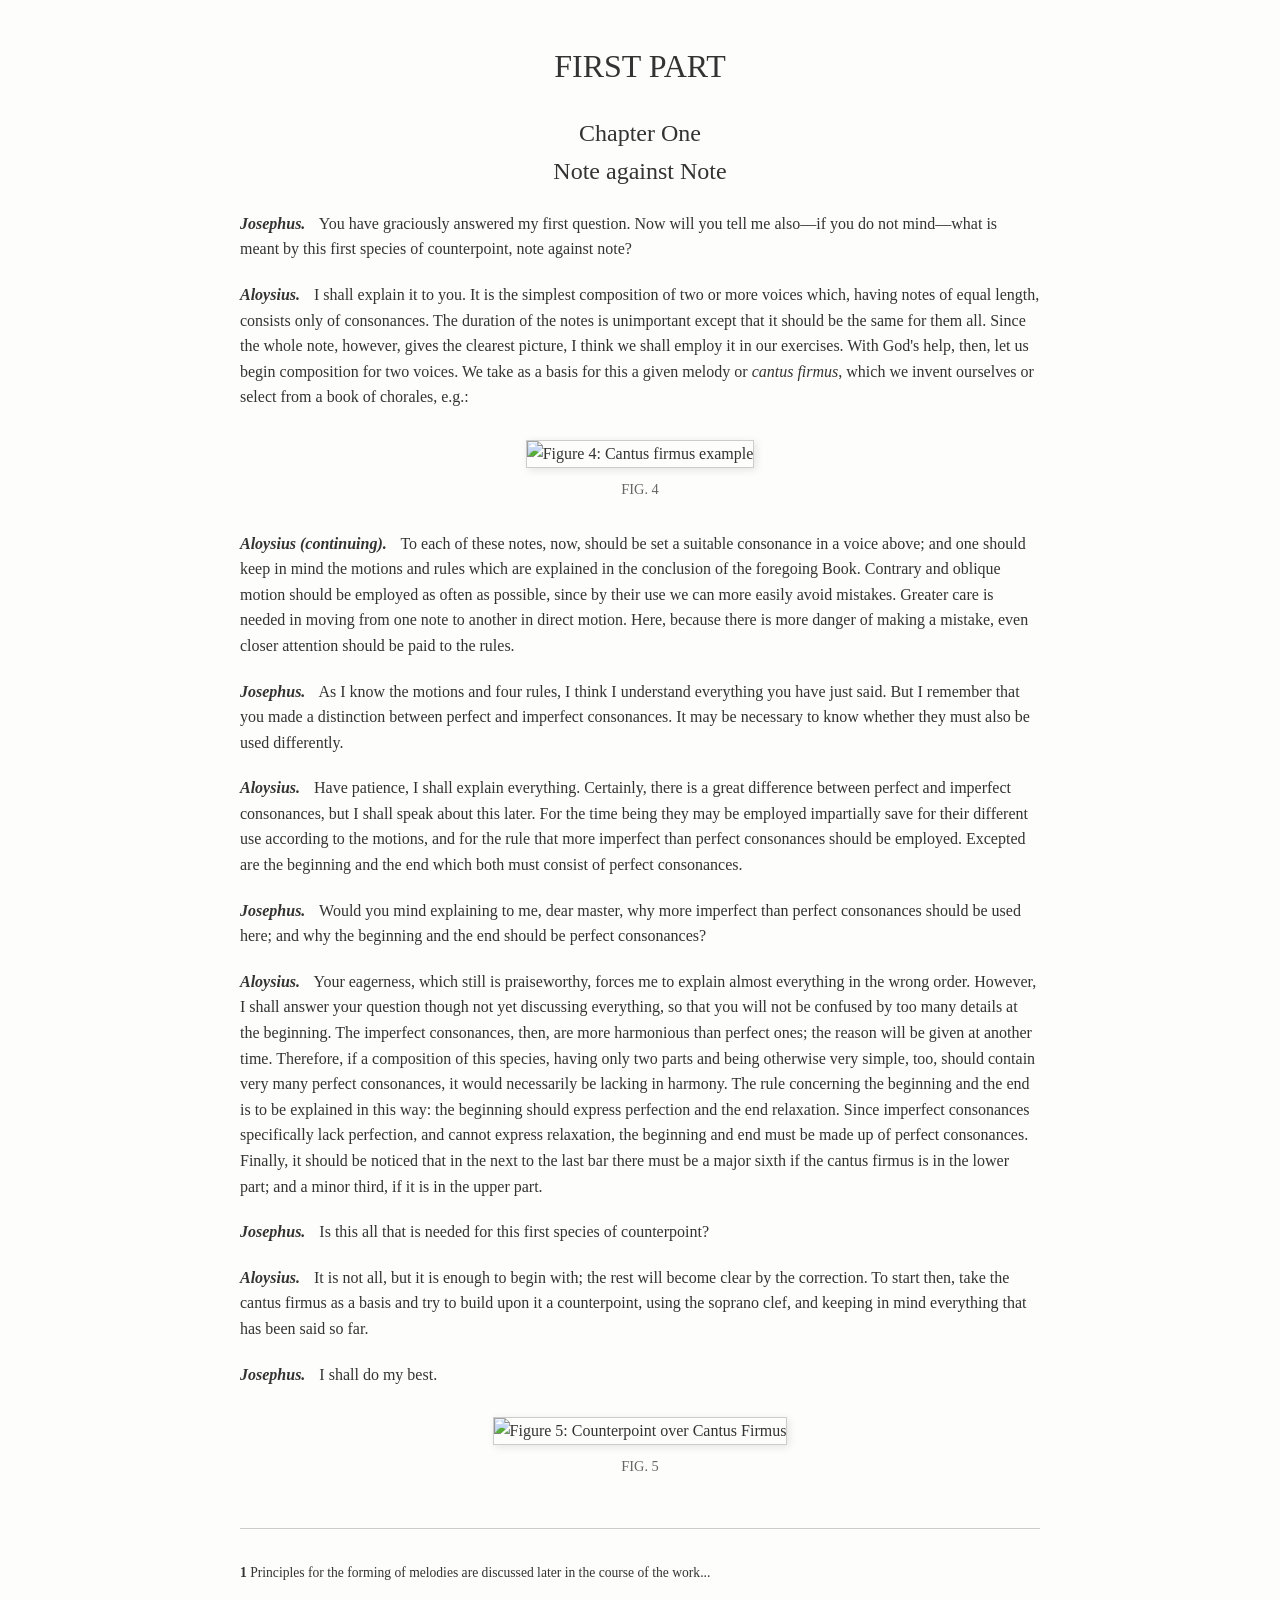
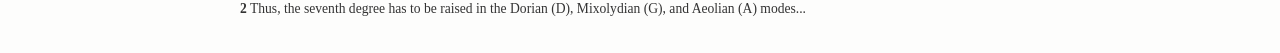
==== chapter1.html @ 92c6e503 "Add chapter1.html, css/style.css, and images directory for Chapter 1 Agent-Logs-Url: https://github." ====
<!DOCTYPE html>
<html lang="en">
<head>
    <meta charset="UTF-8">
    <meta name="viewport" content="width=device-width, initial-scale=1.0">
    <title>Chapter One: Note against Note - The Study of Counterpoint</title>
    <link rel="stylesheet" href="css/style.css">
</head>
<body>

    <header>
        <h1>FIRST PART</h1>
        <h2>Chapter One<br>Note against Note</h2>
    </header>

    <main>
        <div class="dialogue-block">
            <span class="speaker">Josephus.</span> 
            You have graciously answered my first question. Now will you tell me also—if you do not mind—what is meant by this first species of counterpoint, note against note?
        </div>

        <div class="dialogue-block">
            <span class="speaker">Aloysius.</span> 
            I shall explain it to you. It is the simplest composition of two or more voices which, having notes of equal length, consists only of consonances. The duration of the notes is unimportant except that it should be the same for them all. Since the whole note, however, gives the clearest picture, I think we shall employ it in our exercises. With God's help, then, let us begin composition for two voices. We take as a basis for this a given melody or <em lang="la">cantus firmus</em>, which we invent ourselves or select from a book of chorales, e.g.:
        </div>

        <!-- Music Example Figure 4 -->
        <figure class="music-example">
            <img src="images/fig04.jpg" alt="Figure 4: Cantus firmus example">
            <figcaption>FIG. 4</figcaption>
        </figure>

        <div class="dialogue-block">
            <span class="speaker">Aloysius (continuing).</span> 
            To each of these notes, now, should be set a suitable consonance in a voice above; and one should keep in mind the motions and rules which are explained in the conclusion of the foregoing Book. Contrary and oblique motion should be employed as often as possible, since by their use we can more easily avoid mistakes. Greater care is needed in moving from one note to another in direct motion. Here, because there is more danger of making a mistake, even closer attention should be paid to the rules.
        </div>

        <div class="dialogue-block">
            <span class="speaker">Josephus.</span> 
            As I know the motions and four rules, I think I understand everything you have just said. But I remember that you made a distinction between perfect and imperfect consonances. It may be necessary to know whether they must also be used differently.
        </div>

        <div class="dialogue-block">
            <span class="speaker">Aloysius.</span> 
            Have patience, I shall explain everything. Certainly, there is a great difference between perfect and imperfect consonances, but I shall speak about this later. For the time being they may be employed impartially save for their different use according to the motions, and for the rule that more imperfect than perfect consonances should be employed. Excepted are the beginning and the end which both must consist of perfect consonances.
        </div>

        <div class="dialogue-block">
            <span class="speaker">Josephus.</span> 
            Would you mind explaining to me, dear master, why more imperfect than perfect consonances should be used here; and why the beginning and the end should be perfect consonances?
        </div>

        <div class="dialogue-block">
            <span class="speaker">Aloysius.</span> 
            Your eagerness, which still is praiseworthy, forces me to explain almost everything in the wrong order. However, I shall answer your question though not yet discussing everything, so that you will not be confused by too many details at the beginning. The imperfect consonances, then, are more harmonious than perfect ones; the reason will be given at another time. Therefore, if a composition of this species, having only two parts and being otherwise very simple, too, should contain very many perfect consonances, it would necessarily be lacking in harmony. The rule concerning the beginning and the end is to be explained in this way: the beginning should express perfection and the end relaxation. Since imperfect consonances specifically lack perfection, and cannot express relaxation, the beginning and end must be made up of perfect consonances. Finally, it should be noticed that in the next to the last bar there must be a major sixth if the cantus firmus is in the lower part; and a minor third, if it is in the upper part.
        </div>

        <div class="dialogue-block">
            <span class="speaker">Josephus.</span> 
            Is this all that is needed for this first species of counterpoint?
        </div>

        <div class="dialogue-block">
            <span class="speaker">Aloysius.</span> 
            It is not all, but it is enough to begin with; the rest will become clear by the correction. To start then, take the cantus firmus as a basis and try to build upon it a counterpoint, using the soprano clef, and keeping in mind everything that has been said so far.
        </div>

        <div class="dialogue-block">
            <span class="speaker">Josephus.</span> 
            I shall do my best.
        </div>

        <!-- Music Example Figure 5 -->
        <figure class="music-example">
            <img src="images/fig05.jpg" alt="Figure 5: Counterpoint over Cantus Firmus">
            <figcaption>FIG. 5</figcaption>
        </figure>

    </main>

    <footer class="footnotes">
        <p id="fn1"><strong>1</strong> Principles for the forming of melodies are discussed later in the course of the work...</p>
        <p id="fn2"><strong>2</strong> Thus, the seventh degree has to be raised in the Dorian (D), Mixolydian (G), and Aeolian (A) modes...</p>
    </footer>

</body>
</html>
---- css/style.css ----
body {
    font-family: "Georgia", serif;
    line-height: 1.6;
    color: #333;
    max-width: 800px;
    margin: 0 auto;
    padding: 20px;
    background-color: #fdfdfc;
}

h1, h2 {
    text-align: center;
    font-weight: normal;
}

.speaker {
    font-weight: bold;
    font-style: italic;
    margin-right: 10px;
}

.dialogue-block {
    margin-bottom: 20px;
}

.music-example {
    text-align: center;
    margin: 30px 0;
}

.music-example img {
    max-width: 100%;
    height: auto;
    border: 1px solid #ccc;
    box-shadow: 2px 2px 8px rgba(0,0,0,0.1);
}

.music-example figcaption {
    font-size: 0.9em;
    color: #666;
    margin-top: 10px;
}

.footnotes {
    margin-top: 50px;
    border-top: 1px solid #ccc;
    padding-top: 20px;
    font-size: 0.85em;
}
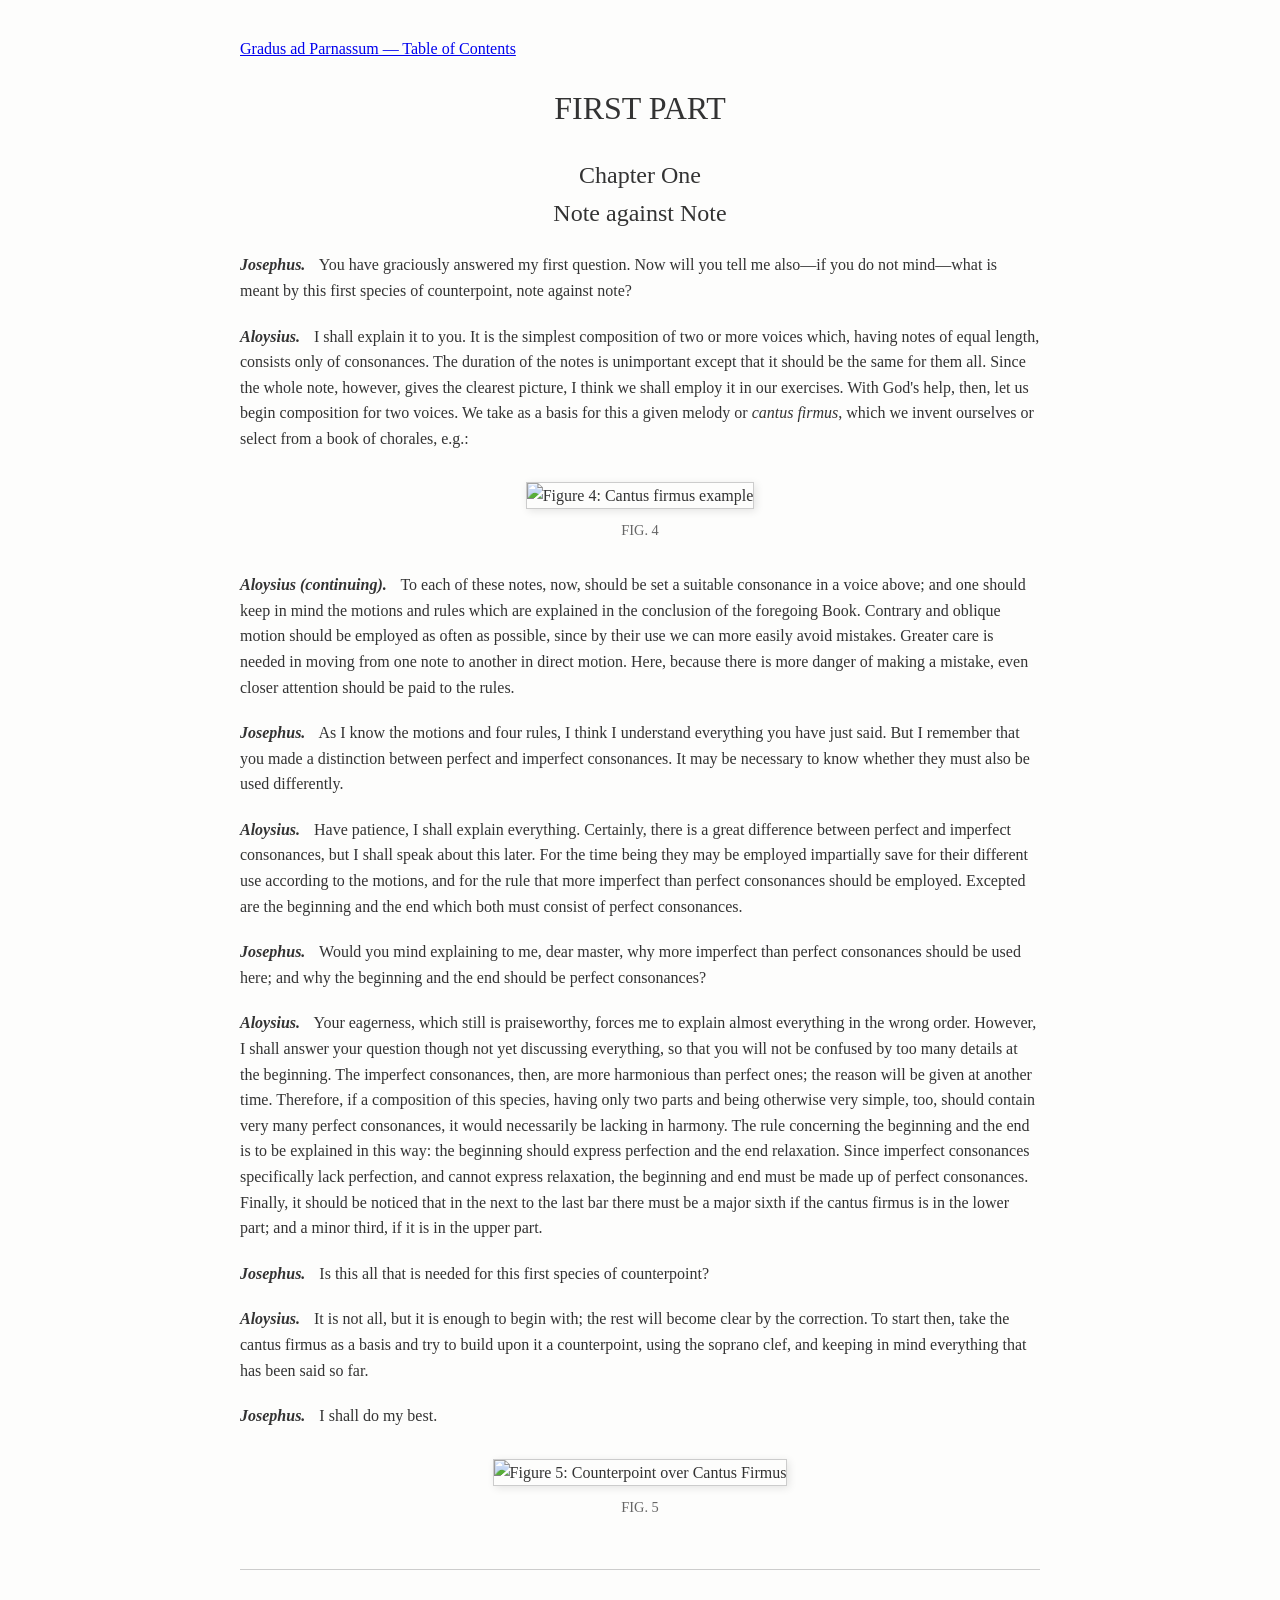
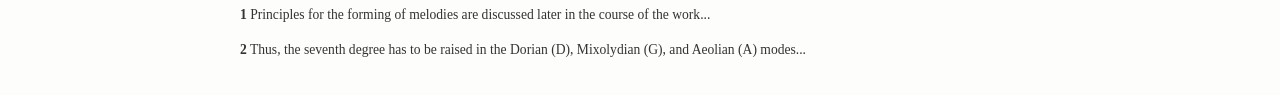
==== commit d3981b9a: "Add link back to table of contents in chapter1.html Agent-Logs-Url: https://github.com/sanbeiji/grad" ====
--- a/chapter1.html
+++ b/chapter1.html
@@ -9,6 +9,7 @@
 <body>
 
     <header>
+        <p><a href="index.html">Gradus ad Parnassum — Table of Contents</a></p>
         <h1>FIRST PART</h1>
         <h2>Chapter One<br>Note against Note</h2>
     </header>
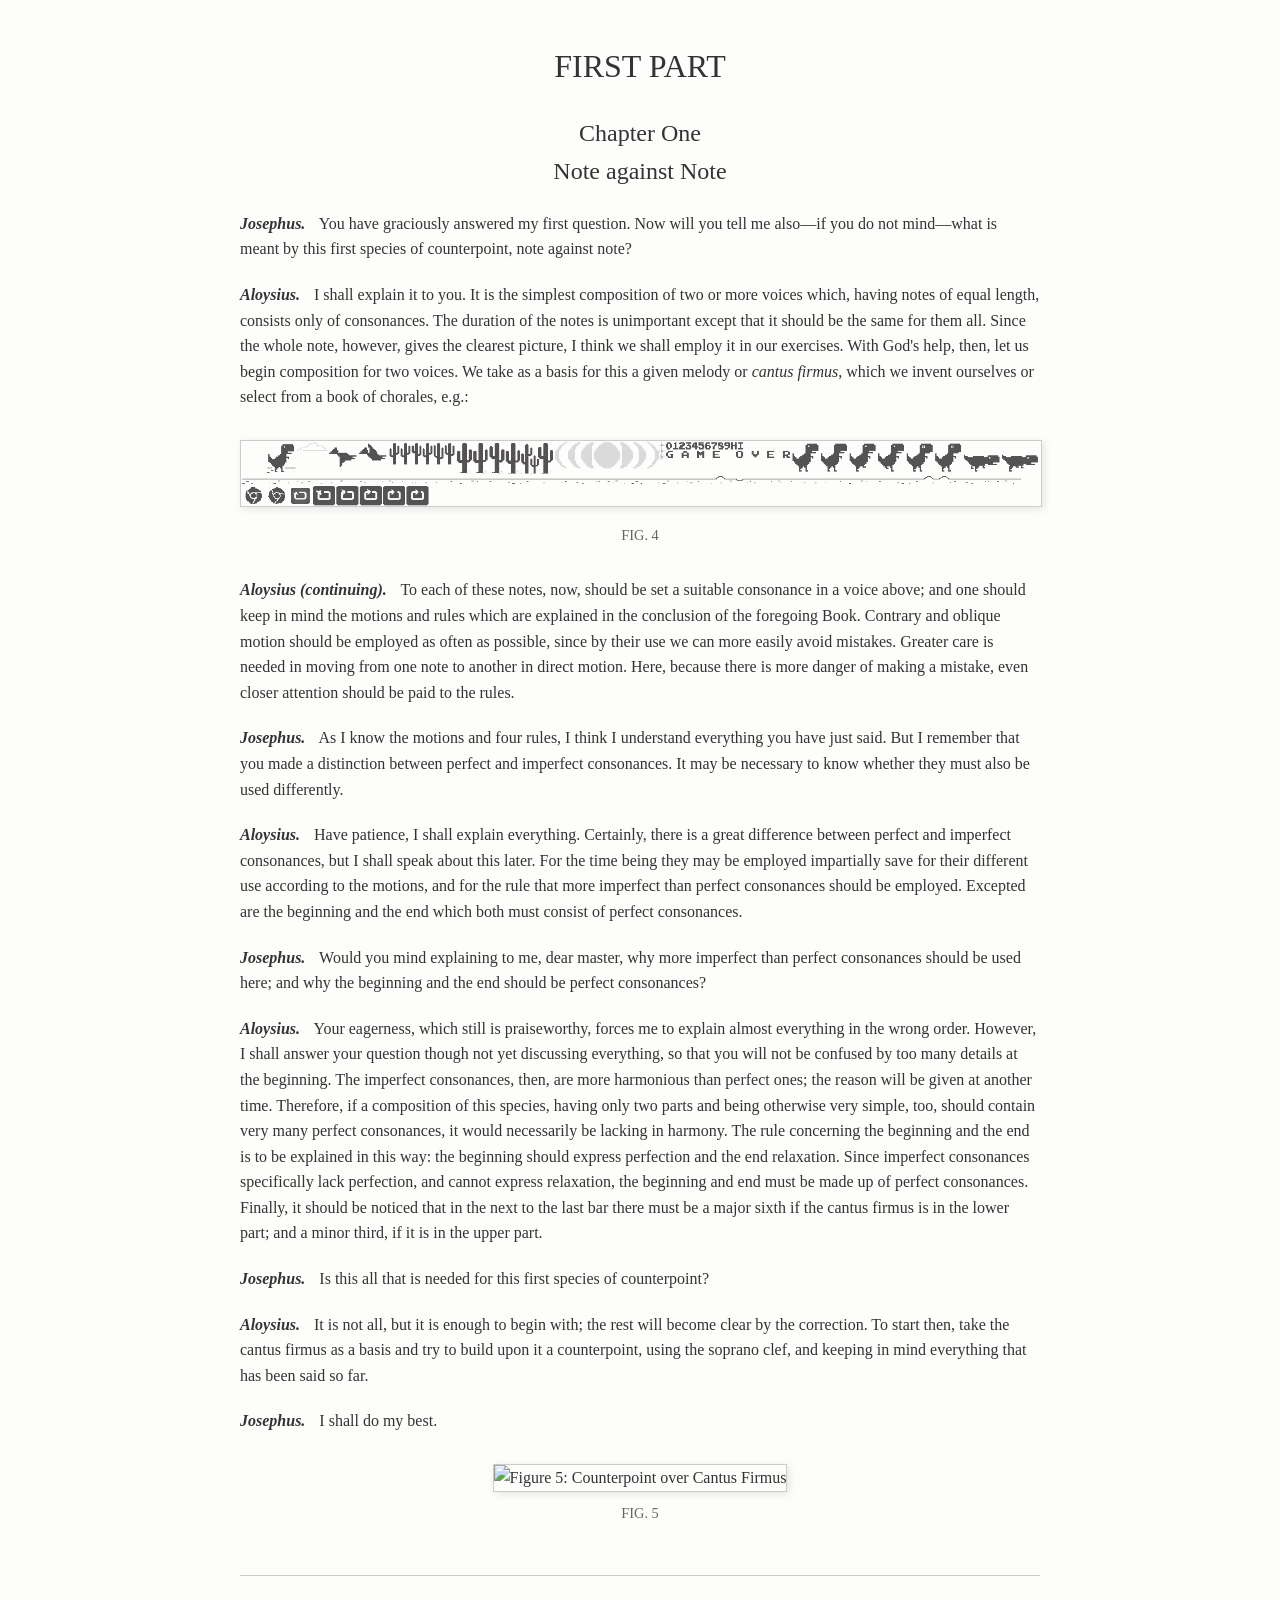
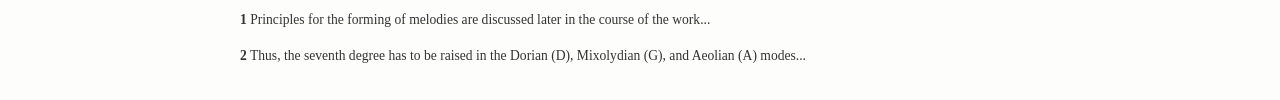
==== commit 279f9233: "Add fig4.png to images directory and update Figure 4 src in chapter1.html Agent-Logs-Url: https://gi" ====
--- a/chapter1.html
+++ b/chapter1.html
@@ -9,7 +9,6 @@
 <body>
 
     <header>
-        <p><a href="index.html">Gradus ad Parnassum — Table of Contents</a></p>
         <h1>FIRST PART</h1>
         <h2>Chapter One<br>Note against Note</h2>
     </header>
@@ -27,7 +26,7 @@
 
         <!-- Music Example Figure 4 -->
         <figure class="music-example">
-            <img src="images/fig04.jpg" alt="Figure 4: Cantus firmus example">
+            <img src="images/fig4.png" alt="Figure 4: Cantus firmus example">
             <figcaption>FIG. 4</figcaption>
         </figure>
 
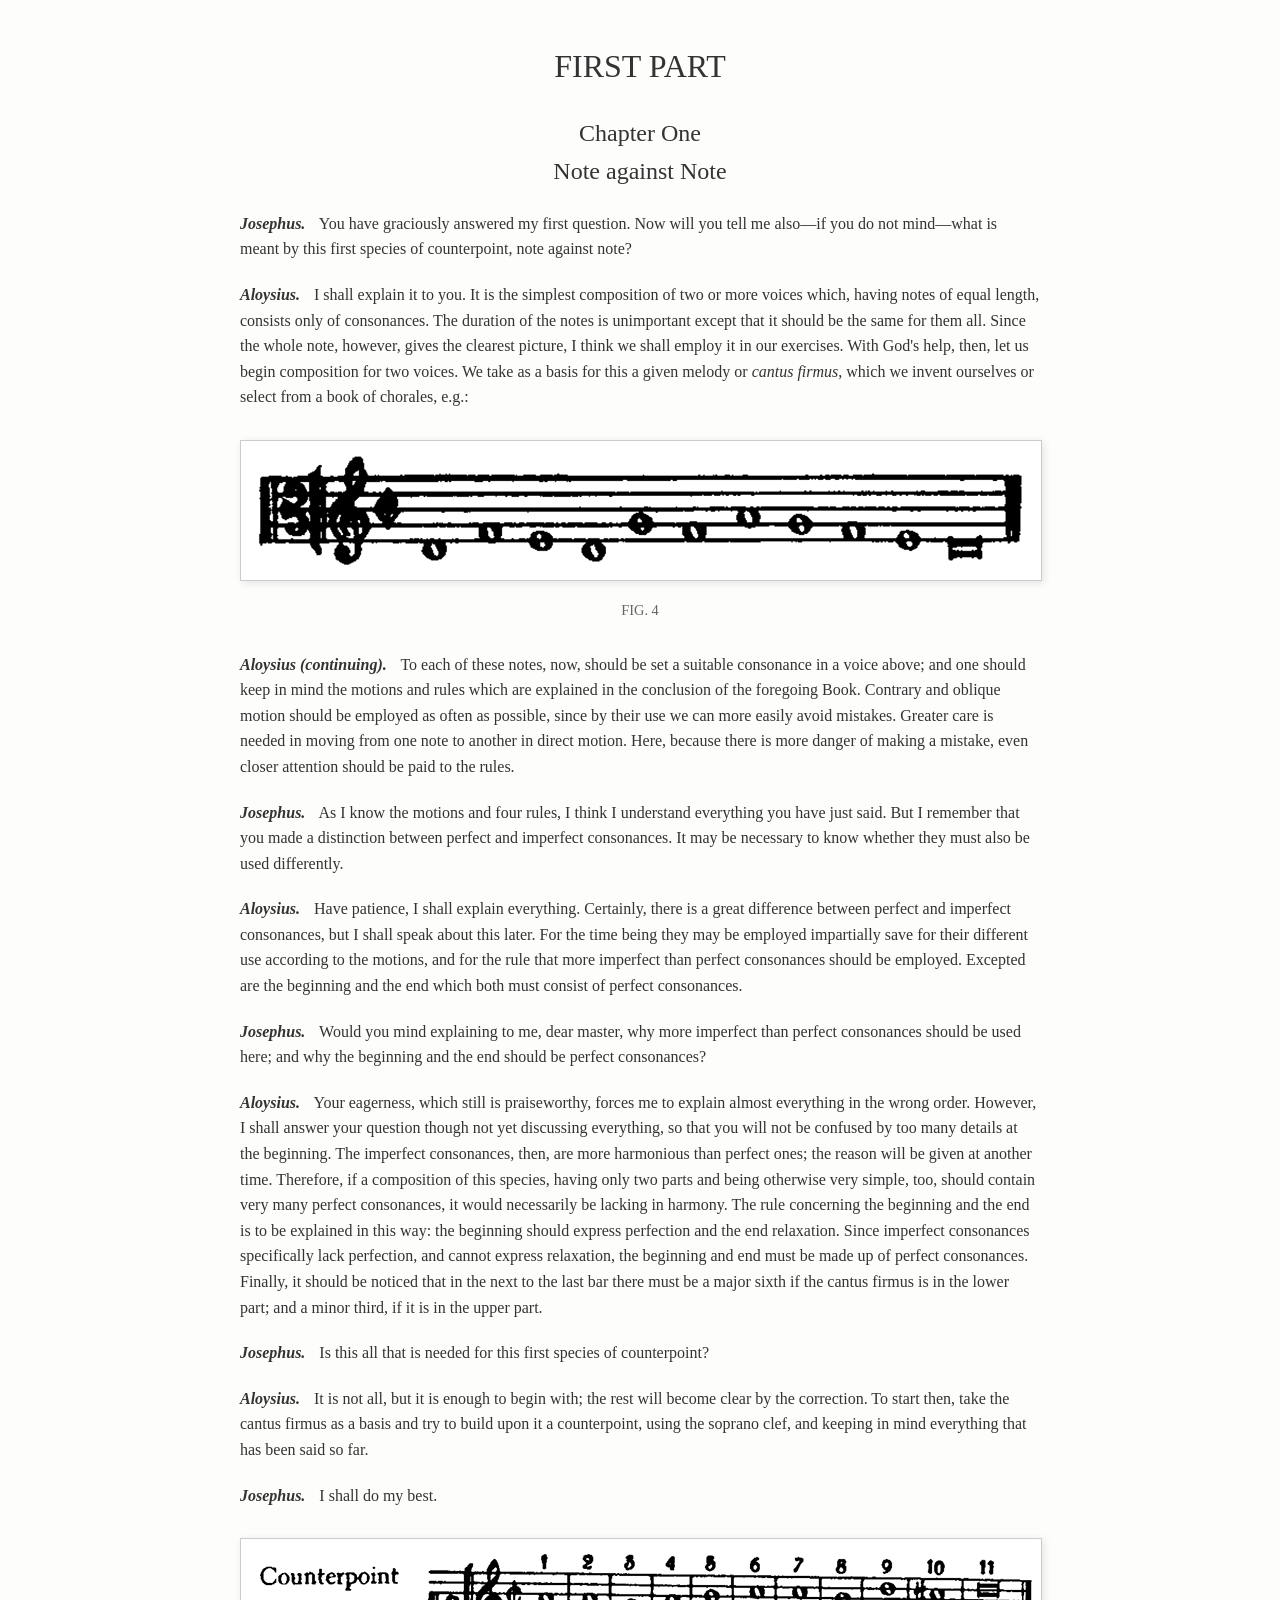
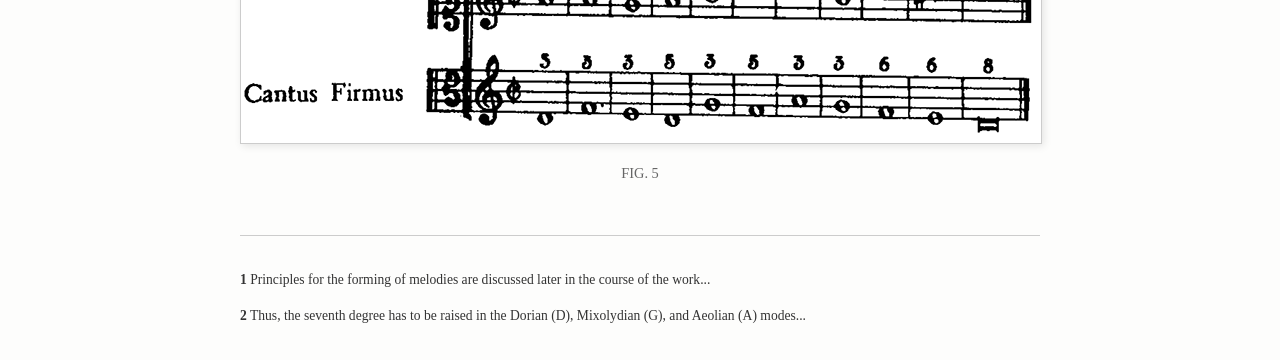
==== commit c81d8bc9: "Update figures" ====
--- a/chapter1.html
+++ b/chapter1.html
@@ -26,7 +26,7 @@
 
         <!-- Music Example Figure 4 -->
         <figure class="music-example">
-            <img src="images/fig4.png" alt="Figure 4: Cantus firmus example">
+            <img src="images/fig04.png" alt="Figure 4: Cantus firmus example">
             <figcaption>FIG. 4</figcaption>
         </figure>
 
@@ -72,7 +72,7 @@
 
         <!-- Music Example Figure 5 -->
         <figure class="music-example">
-            <img src="images/fig05.jpg" alt="Figure 5: Counterpoint over Cantus Firmus">
+            <img src="images/fig05.png" alt="Figure 5: Counterpoint over Cantus Firmus">
             <figcaption>FIG. 5</figcaption>
         </figure>
 
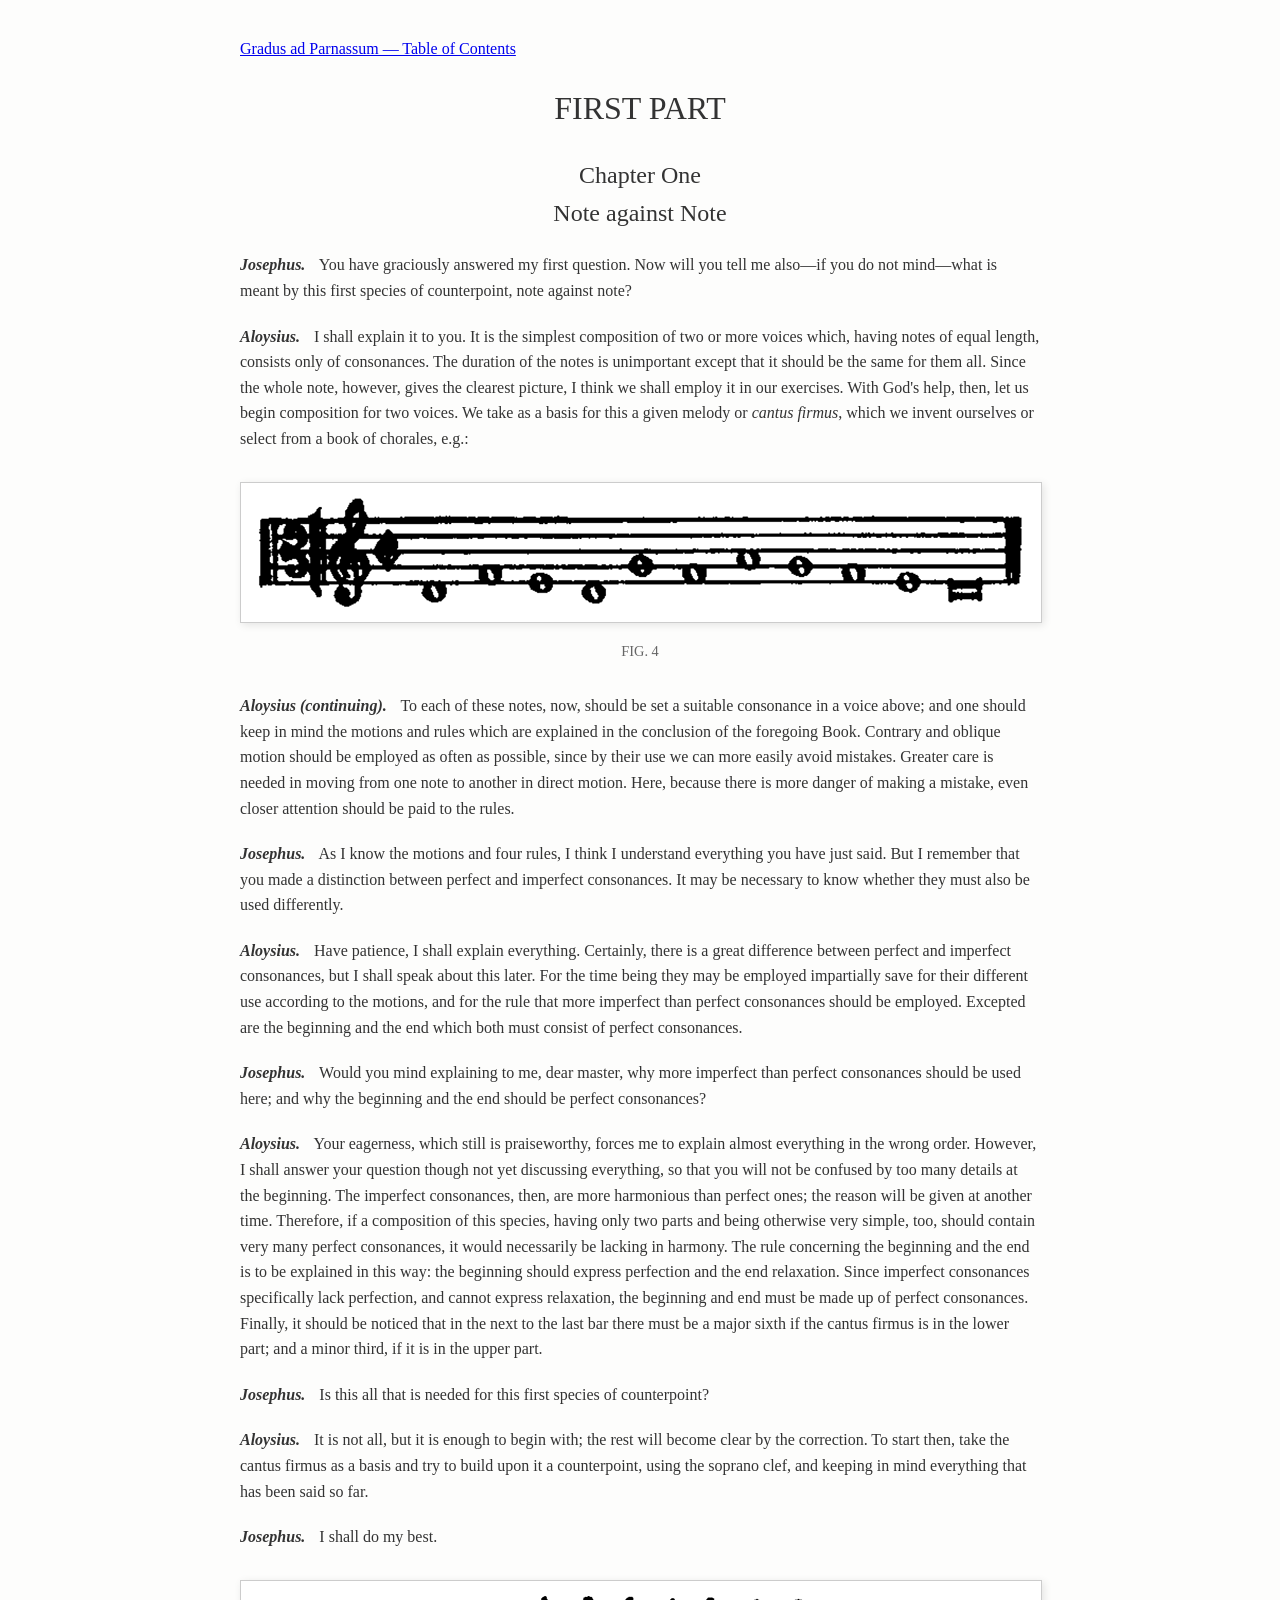
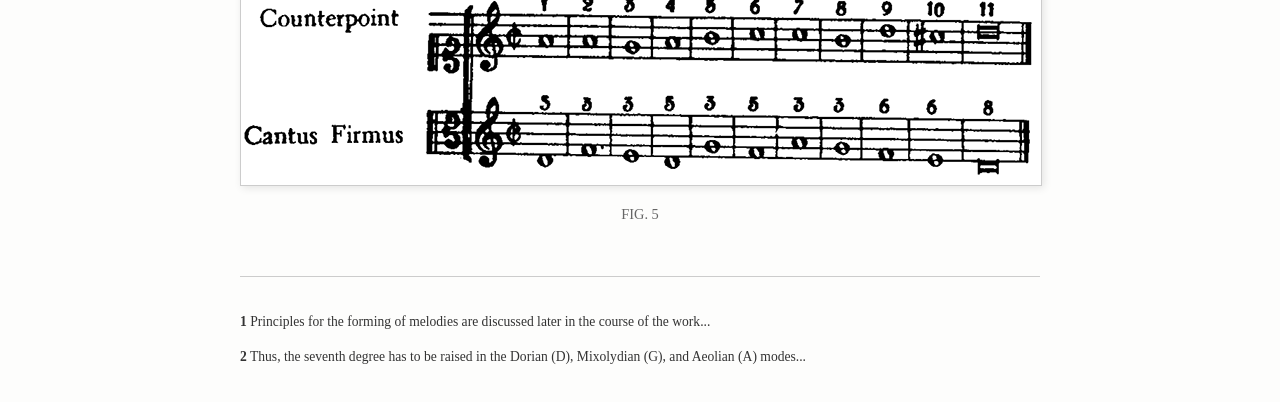
==== commit 94583266: "Merge pull request #5 from sanbeiji/copilot/add-link-to-table-of-contents Add "back to ToC" link wit" ====
--- a/chapter1.html
+++ b/chapter1.html
@@ -9,6 +9,7 @@
 <body>
 
     <header>
+        <p><a href="index.html">Gradus ad Parnassum — Table of Contents</a></p>
         <h1>FIRST PART</h1>
         <h2>Chapter One<br>Note against Note</h2>
     </header>
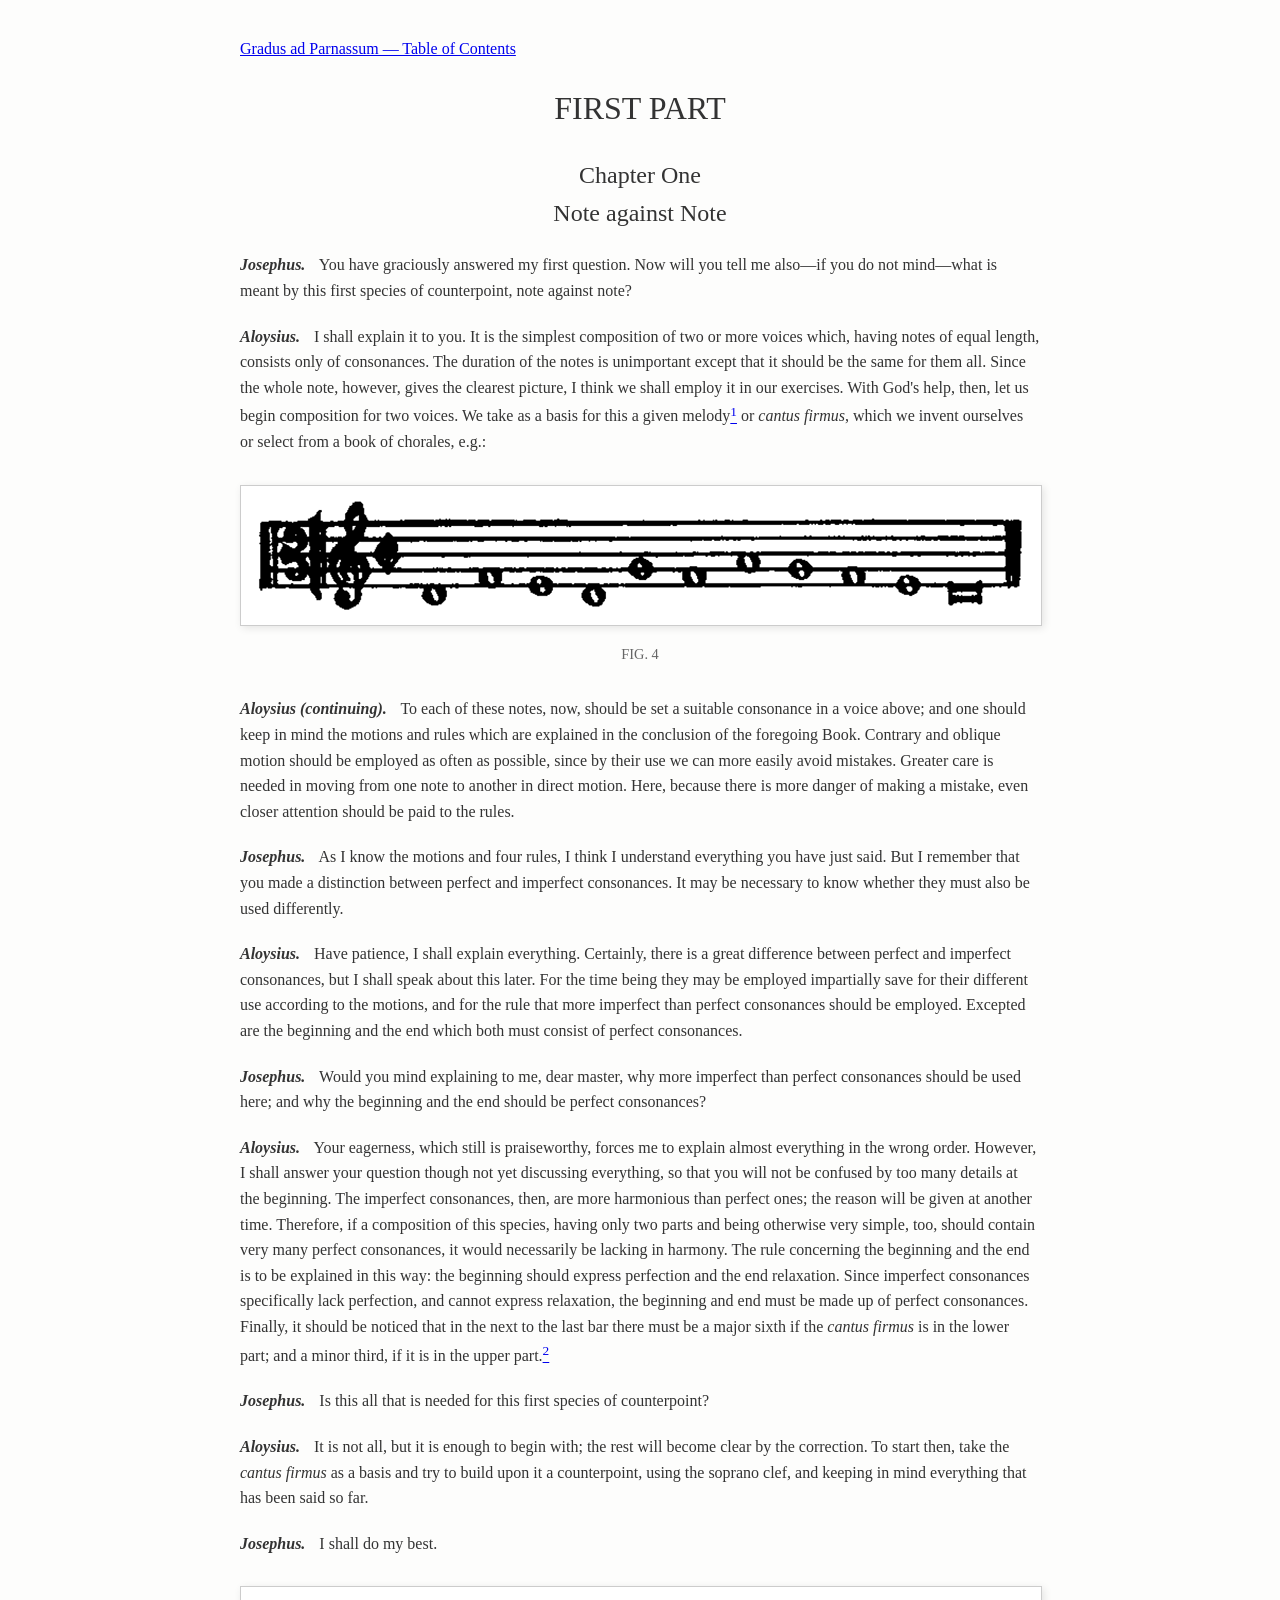
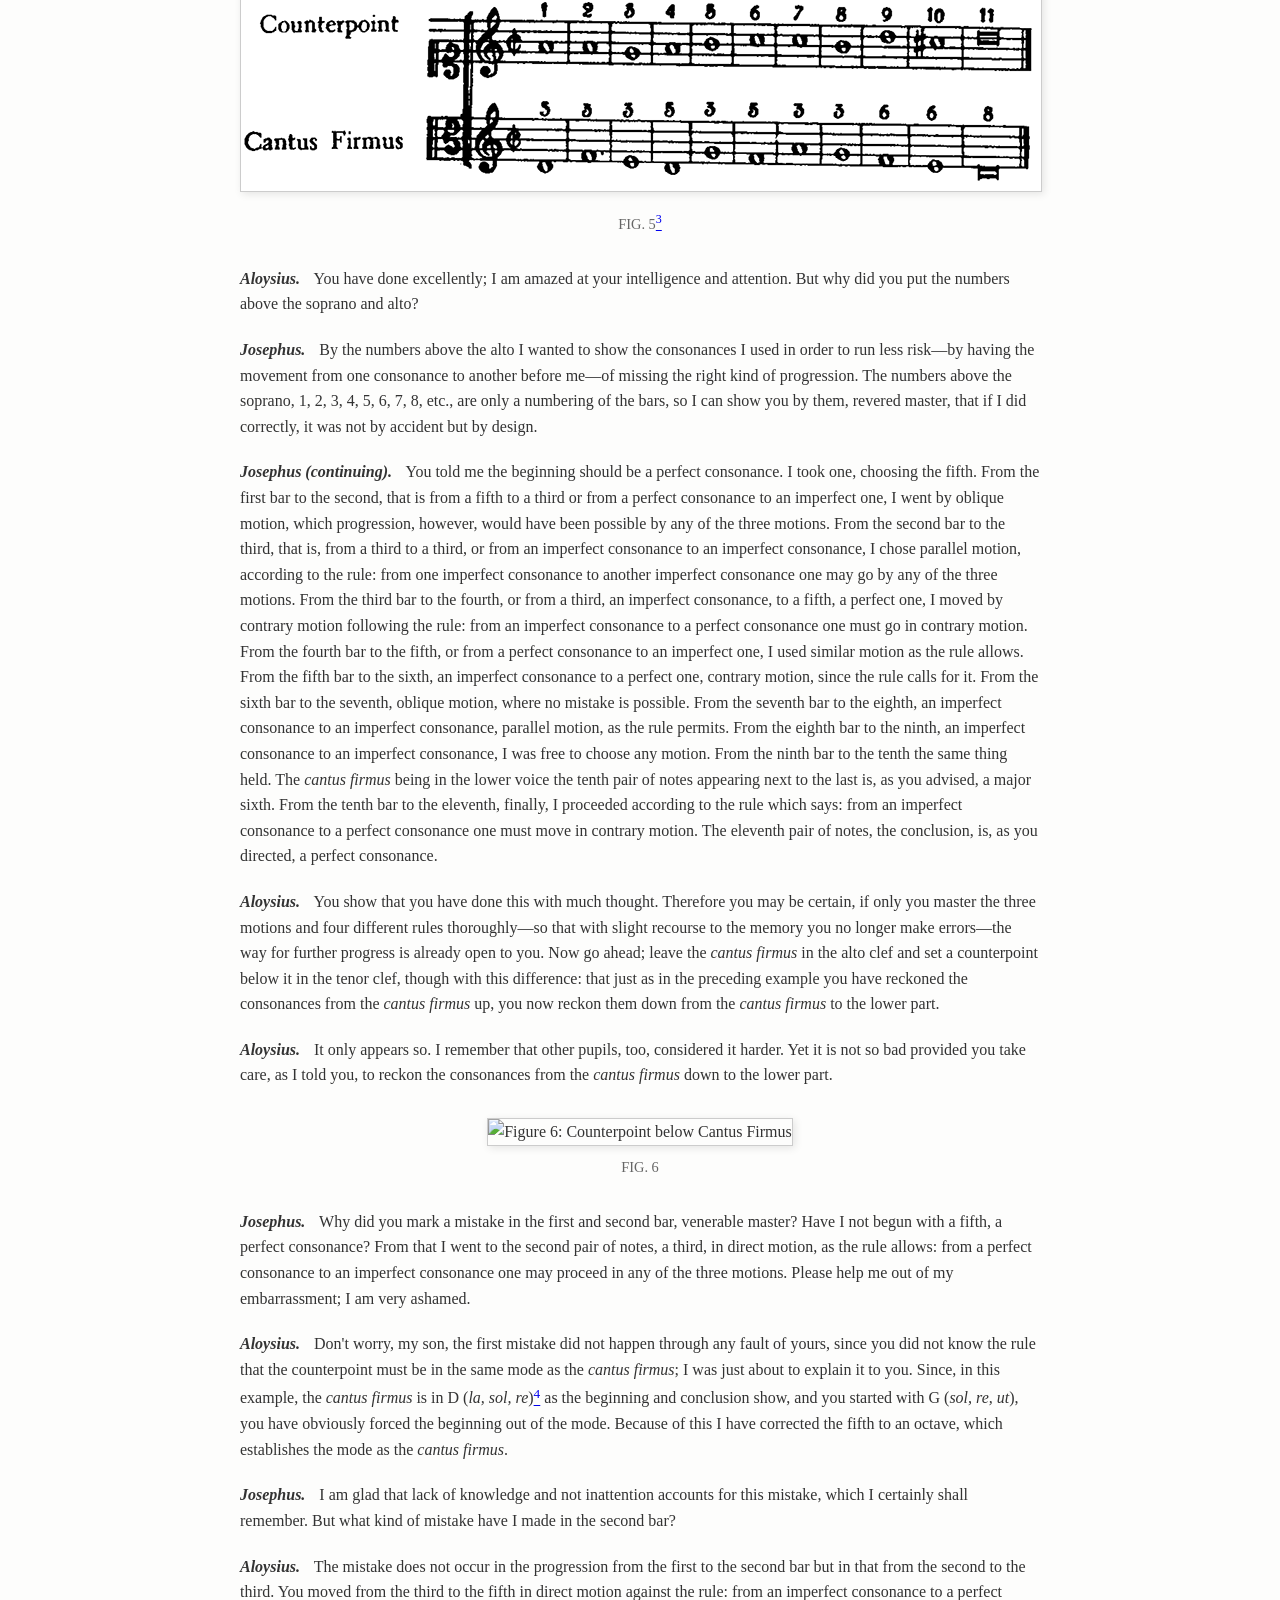
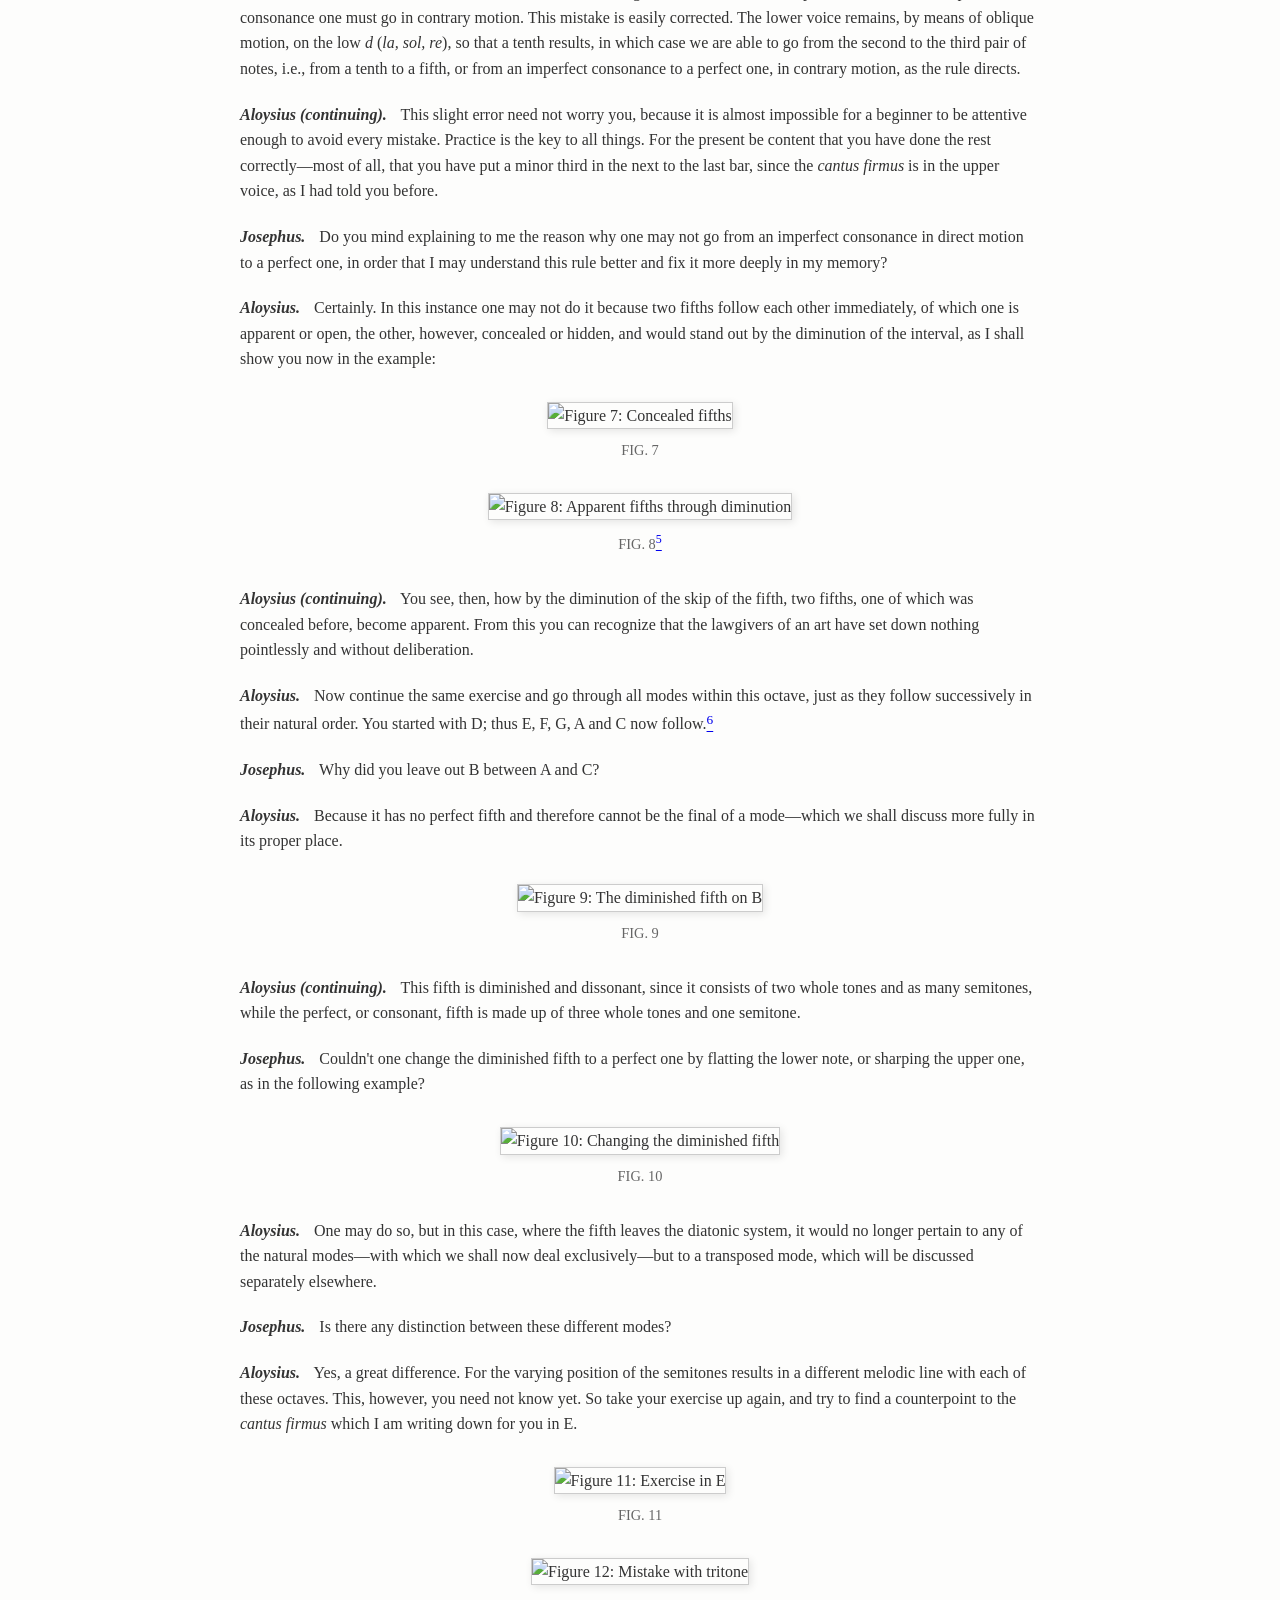
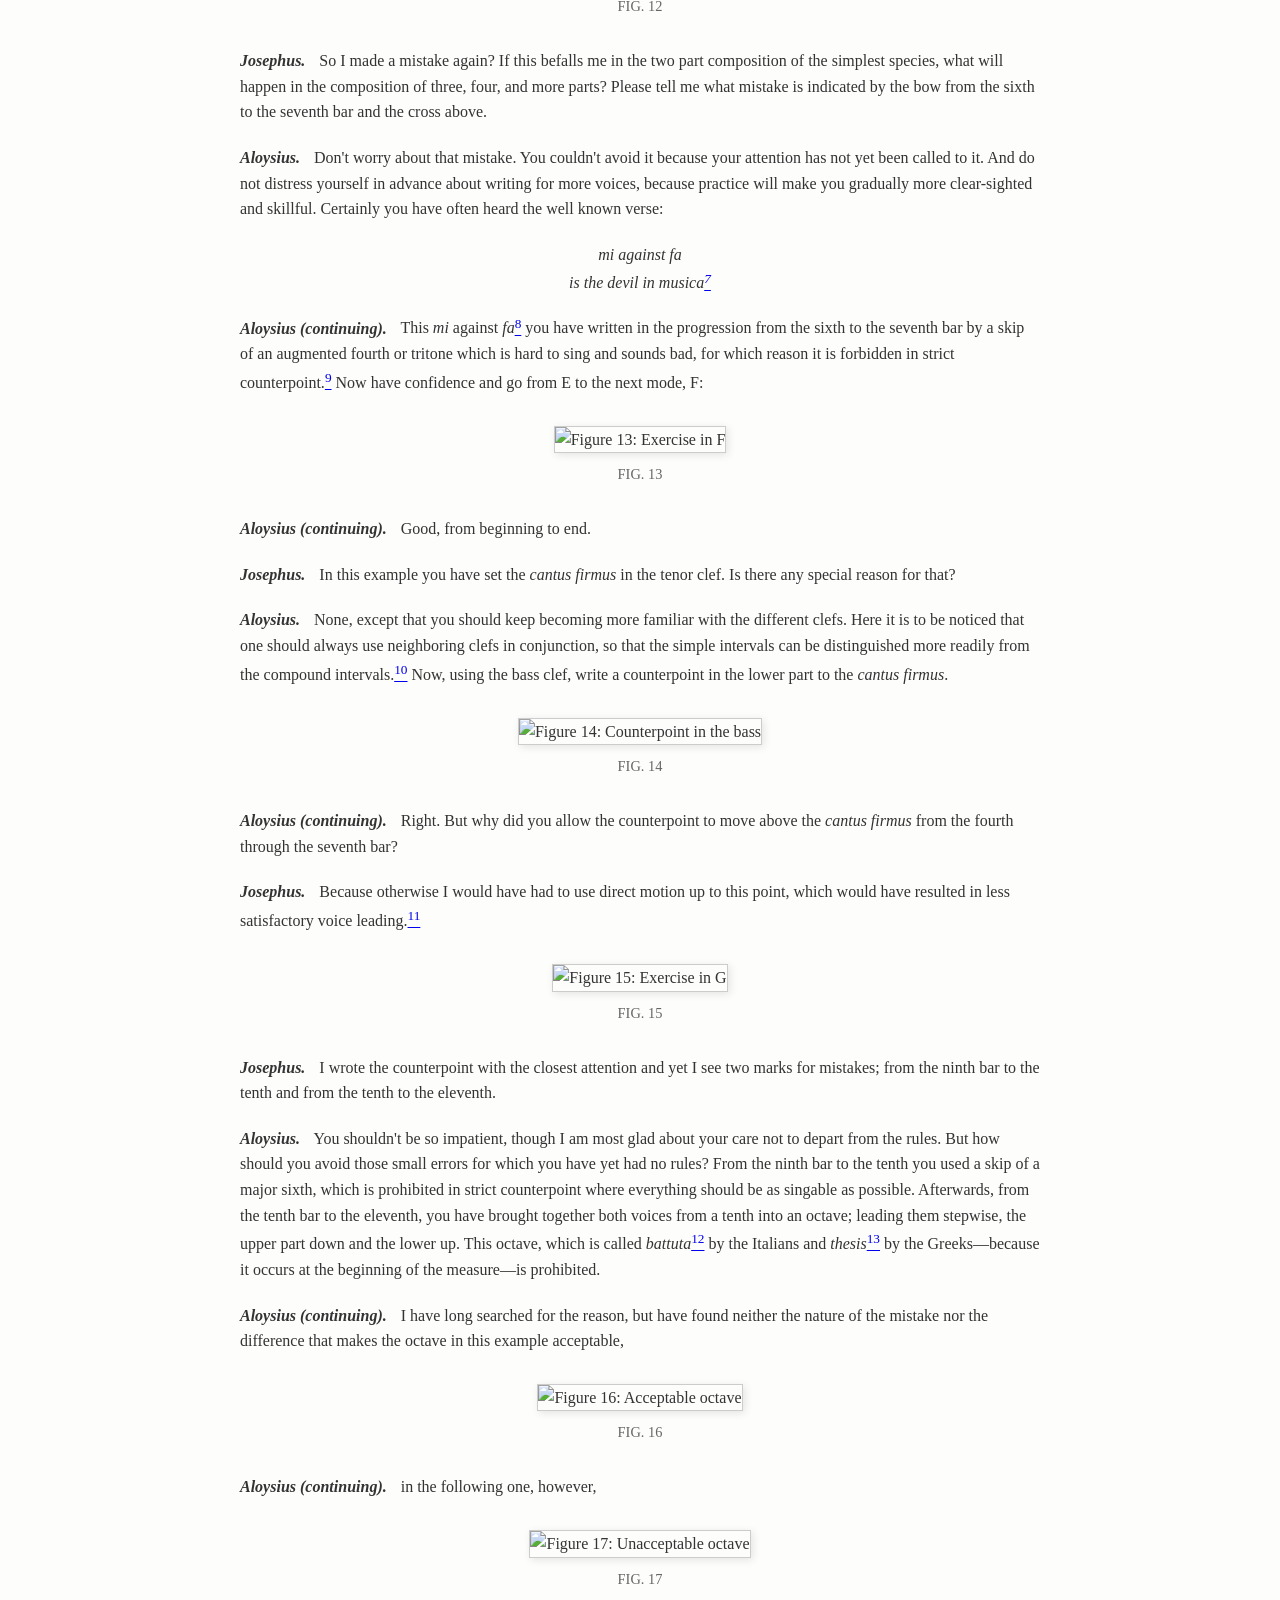
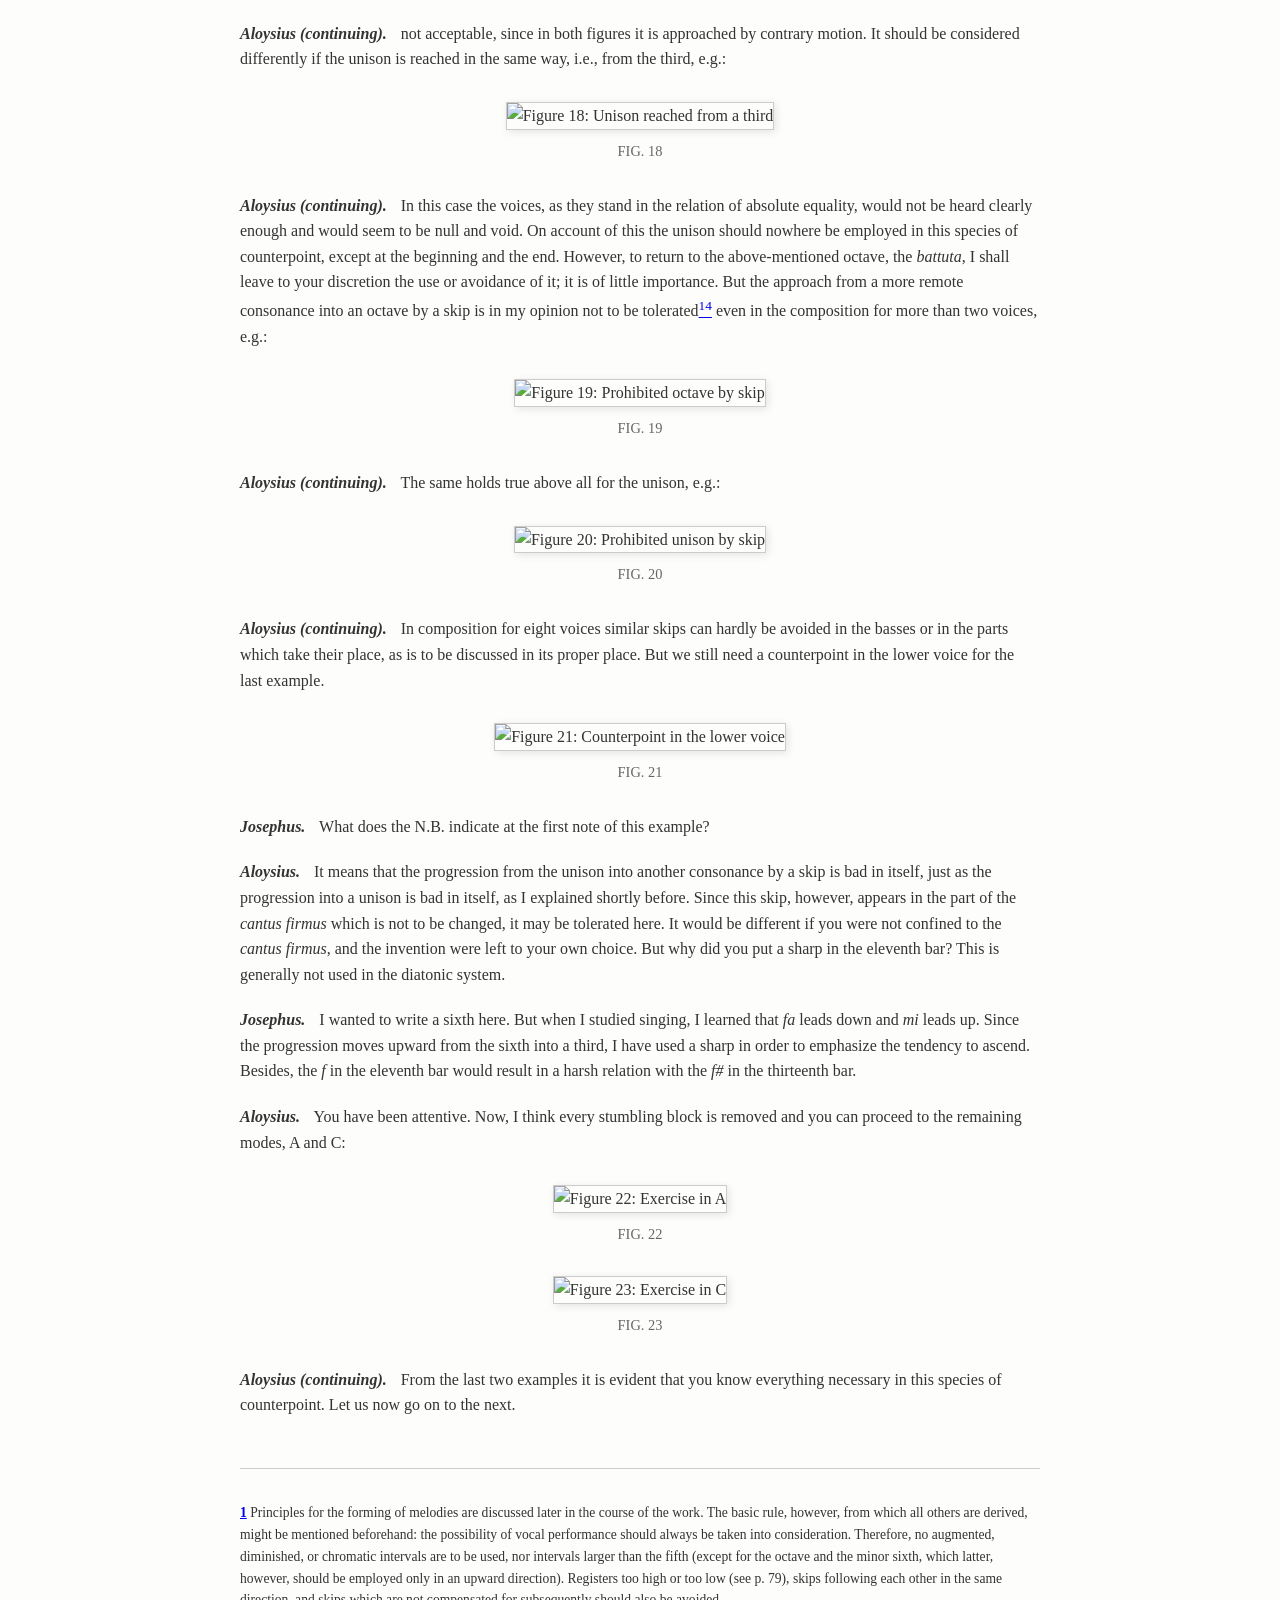
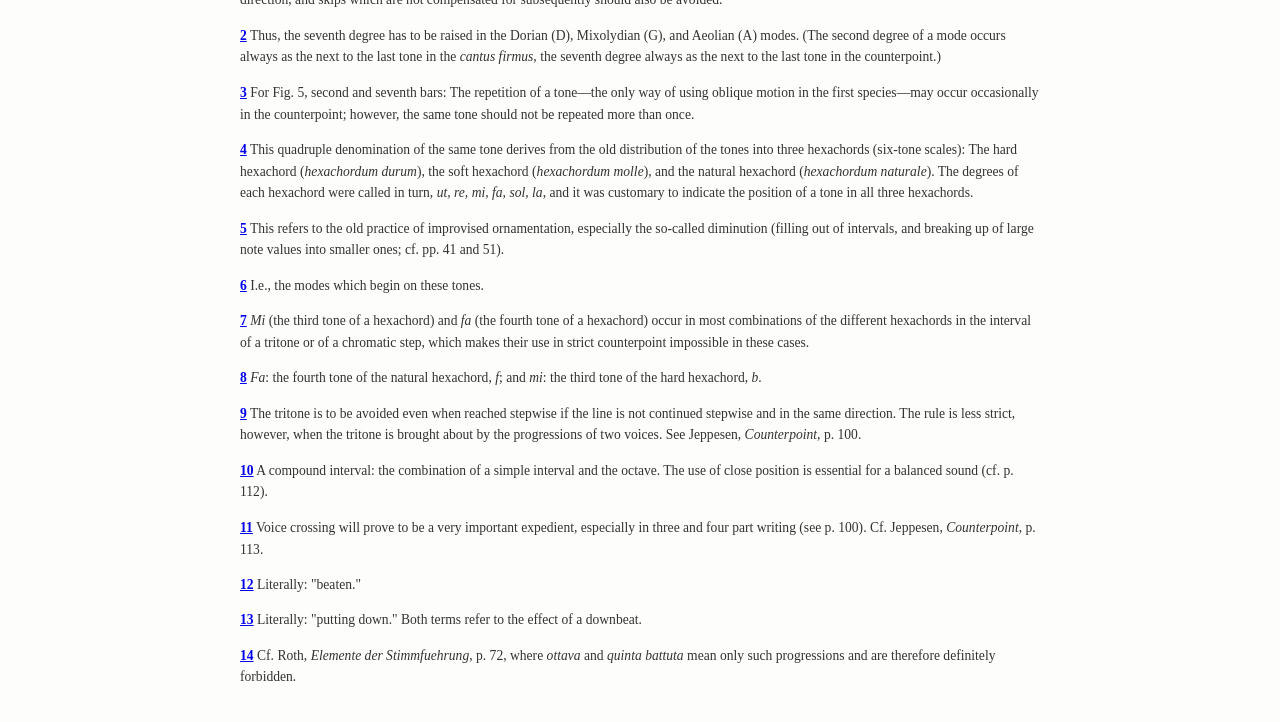
==== commit 6ea860a8: "Update chapter1.html finish text conversion for chapter 1 and enhance footnotes." ====
--- a/chapter1.html
+++ b/chapter1.html
@@ -22,7 +22,7 @@
 
         <div class="dialogue-block">
             <span class="speaker">Aloysius.</span> 
-            I shall explain it to you. It is the simplest composition of two or more voices which, having notes of equal length, consists only of consonances. The duration of the notes is unimportant except that it should be the same for them all. Since the whole note, however, gives the clearest picture, I think we shall employ it in our exercises. With God's help, then, let us begin composition for two voices. We take as a basis for this a given melody or <em lang="la">cantus firmus</em>, which we invent ourselves or select from a book of chorales, e.g.:
+            I shall explain it to you. It is the simplest composition of two or more voices which, having notes of equal length, consists only of consonances. The duration of the notes is unimportant except that it should be the same for them all. Since the whole note, however, gives the clearest picture, I think we shall employ it in our exercises. With God's help, then, let us begin composition for two voices. We take as a basis for this a given melody<a href="#fn1" id="ref1"><sup>1</sup></a> or <em lang="la">cantus firmus</em>, which we invent ourselves or select from a book of chorales, e.g.:
         </div>
 
         <!-- Music Example Figure 4 -->
@@ -53,7 +53,7 @@
 
         <div class="dialogue-block">
             <span class="speaker">Aloysius.</span> 
-            Your eagerness, which still is praiseworthy, forces me to explain almost everything in the wrong order. However, I shall answer your question though not yet discussing everything, so that you will not be confused by too many details at the beginning. The imperfect consonances, then, are more harmonious than perfect ones; the reason will be given at another time. Therefore, if a composition of this species, having only two parts and being otherwise very simple, too, should contain very many perfect consonances, it would necessarily be lacking in harmony. The rule concerning the beginning and the end is to be explained in this way: the beginning should express perfection and the end relaxation. Since imperfect consonances specifically lack perfection, and cannot express relaxation, the beginning and end must be made up of perfect consonances. Finally, it should be noticed that in the next to the last bar there must be a major sixth if the cantus firmus is in the lower part; and a minor third, if it is in the upper part.
+            Your eagerness, which still is praiseworthy, forces me to explain almost everything in the wrong order. However, I shall answer your question though not yet discussing everything, so that you will not be confused by too many details at the beginning. The imperfect consonances, then, are more harmonious than perfect ones; the reason will be given at another time. Therefore, if a composition of this species, having only two parts and being otherwise very simple, too, should contain very many perfect consonances, it would necessarily be lacking in harmony. The rule concerning the beginning and the end is to be explained in this way: the beginning should express perfection and the end relaxation. Since imperfect consonances specifically lack perfection, and cannot express relaxation, the beginning and end must be made up of perfect consonances. Finally, it should be noticed that in the next to the last bar there must be a major sixth if the <em lang="la">cantus firmus</em> is in the lower part; and a minor third, if it is in the upper part.<a href="#fn2" id="ref2"><sup>2</sup></a>
         </div>
 
         <div class="dialogue-block">
@@ -63,7 +63,7 @@
 
         <div class="dialogue-block">
             <span class="speaker">Aloysius.</span> 
-            It is not all, but it is enough to begin with; the rest will become clear by the correction. To start then, take the cantus firmus as a basis and try to build upon it a counterpoint, using the soprano clef, and keeping in mind everything that has been said so far.
+            It is not all, but it is enough to begin with; the rest will become clear by the correction. To start then, take the <em lang="la">cantus firmus</em> as a basis and try to build upon it a counterpoint, using the soprano clef, and keeping in mind everything that has been said so far.
         </div>
 
         <div class="dialogue-block">
@@ -74,14 +74,347 @@
         <!-- Music Example Figure 5 -->
         <figure class="music-example">
             <img src="images/fig05.png" alt="Figure 5: Counterpoint over Cantus Firmus">
-            <figcaption>FIG. 5</figcaption>
-        </figure>
+            <figcaption>FIG. 5<a href="#fn3" id="ref3"><sup>3</sup></a></figcaption>
+        </figure>
+
+        <div class="dialogue-block">
+            <span class="speaker">Aloysius.</span> 
+            You have done excellently; I am amazed at your intelligence and attention. But why did you put the numbers above the soprano and alto?
+        </div>
+
+        <div class="dialogue-block">
+            <span class="speaker">Josephus.</span> 
+            By the numbers above the alto I wanted to show the consonances I used in order to run less risk—by having the movement from one consonance to another before me—of missing the right kind of progression. The numbers above the soprano, 1, 2, 3, 4, 5, 6, 7, 8, etc., are only a numbering of the bars, so I can show you by them, revered master, that if I did correctly, it was not by accident but by design.
+        </div>
+
+        <div class="dialogue-block">
+            <span class="speaker">Josephus (continuing).</span> 
+            You told me the beginning should be a perfect consonance. I took one, choosing the fifth. From the first bar to the second, that is from a fifth to a third or from a perfect consonance to an imperfect one, I went by oblique motion, which progression, however, would have been possible by any of the three motions. From the second bar to the third, that is, from a third to a third, or from an imperfect consonance to an imperfect consonance, I chose parallel motion, according to the rule: from one imperfect consonance to another imperfect consonance one may go by any of the three motions. From the third bar to the fourth, or from a third, an imperfect consonance, to a fifth, a perfect one, I moved by contrary motion following the rule: from an imperfect consonance to a perfect consonance one must go in contrary motion. From the fourth bar to the fifth, or from a perfect consonance to an imperfect one, I used similar motion as the rule allows. From the fifth bar to the sixth, an imperfect consonance to a perfect one, contrary motion, since the rule calls for it. From the sixth bar to the seventh, oblique motion, where no mistake is possible. From the seventh bar to the eighth, an imperfect consonance to an imperfect consonance, parallel motion, as the rule permits. From the eighth bar to the ninth, an imperfect consonance to an imperfect consonance, I was free to choose any motion. From the ninth bar to the tenth the same thing held. The <em lang="la">cantus firmus</em> being in the lower voice the tenth pair of notes appearing next to the last is, as you advised, a major sixth. From the tenth bar to the eleventh, finally, I proceeded according to the rule which says: from an imperfect consonance to a perfect consonance one must move in contrary motion. The eleventh pair of notes, the conclusion, is, as you directed, a perfect consonance.
+        </div>
+
+        <div class="dialogue-block">
+            <span class="speaker">Aloysius.</span> 
+            You show that you have done this with much thought. Therefore you may be certain, if only you master the three motions and four different rules thoroughly—so that with slight recourse to the memory you no longer make errors—the way for further progress is already open to you. Now go ahead; leave the <em lang="la">cantus firmus</em> in the alto clef and set a counterpoint below it in the tenor clef, though with this difference: that just as in the preceding example you have reckoned the consonances from the <em lang="la">cantus firmus</em> up, you now reckon them down from the <em lang="la">cantus firmus</em> to the lower part.
+        </div>
+
+        <div class="dialogue-block">
+            <span class="speaker">Aloysius.</span> 
+            It only appears so. I remember that other pupils, too, considered it harder. Yet it is not so bad provided you take care, as I told you, to reckon the consonances from the <em lang="la">cantus firmus</em> down to the lower part.
+        </div>
+
+        <!-- Music Example Figure 6 -->
+        <figure class="music-example">
+            <img src="images/fig06.png" alt="Figure 6: Counterpoint below Cantus Firmus">
+            <figcaption>FIG. 6</figcaption>
+        </figure>
+
+        <div class="dialogue-block">
+            <span class="speaker">Josephus.</span> 
+            Why did you mark a mistake in the first and second bar, venerable master? Have I not begun with a fifth, a perfect consonance? From that I went to the second pair of notes, a third, in direct motion, as the rule allows: from a perfect consonance to an imperfect consonance one may proceed in any of the three motions. Please help me out of my embarrassment; I am very ashamed.
+        </div>
+
+        <div class="dialogue-block">
+            <span class="speaker">Aloysius.</span> 
+            Don't worry, my son, the first mistake did not happen through any fault of yours, since you did not know the rule that the counterpoint must be in the same mode as the <em lang="la">cantus firmus</em>; I was just about to explain it to you. Since, in this example, the <em lang="la">cantus firmus</em> is in D (<em lang="la">la, sol, re</em>)<a href="#fn4" id="ref4"><sup>4</sup></a> as the beginning and conclusion show, and you started with G (<em lang="la">sol, re, ut</em>), you have obviously forced the beginning out of the mode. Because of this I have corrected the fifth to an octave, which establishes the mode as the <em lang="la">cantus firmus</em>.
+        </div>
+
+        <div class="dialogue-block">
+            <span class="speaker">Josephus.</span> 
+            I am glad that lack of knowledge and not inattention accounts for this mistake, which I certainly shall remember. But what kind of mistake have I made in the second bar?
+        </div>
+
+        <div class="dialogue-block">
+            <span class="speaker">Aloysius.</span> 
+            The mistake does not occur in the progression from the first to the second bar but in that from the second to the third. You moved from the third to the fifth in direct motion against the rule: from an imperfect consonance to a perfect consonance one must go in contrary motion. This mistake is easily corrected. The lower voice remains, by means of oblique motion, on the low <em lang="la">d</em> (<em lang="la">la, sol, re</em>), so that a tenth results, in which case we are able to go from the second to the third pair of notes, i.e., from a tenth to a fifth, or from an imperfect consonance to a perfect one, in contrary motion, as the rule directs.
+        </div>
+
+        <div class="dialogue-block">
+            <span class="speaker">Aloysius (continuing).</span> 
+            This slight error need not worry you, because it is almost impossible for a beginner to be attentive enough to avoid every mistake. Practice is the key to all things. For the present be content that you have done the rest correctly—most of all, that you have put a minor third in the next to the last bar, since the <em lang="la">cantus firmus</em> is in the upper voice, as I had told you before.
+        </div>
+
+        <div class="dialogue-block">
+            <span class="speaker">Josephus.</span> 
+            Do you mind explaining to me the reason why one may not go from an imperfect consonance in direct motion to a perfect one, in order that I may understand this rule better and fix it more deeply in my memory?
+        </div>
+
+        <div class="dialogue-block">
+            <span class="speaker">Aloysius.</span> 
+            Certainly. In this instance one may not do it because two fifths follow each other immediately, of which one is apparent or open, the other, however, concealed or hidden, and would stand out by the diminution of the interval, as I shall show you now in the example:
+        </div>
+
+        <!-- Music Example Figure 7 -->
+        <figure class="music-example">
+            <img src="images/fig07.png" alt="Figure 7: Concealed fifths">
+            <figcaption>FIG. 7</figcaption>
+        </figure>
+
+        <!-- Music Example Figure 8 -->
+        <figure class="music-example">
+            <img src="images/fig08.png" alt="Figure 8: Apparent fifths through diminution">
+            <figcaption>FIG. 8<a href="#fn5" id="ref5"><sup>5</sup></a></figcaption>
+        </figure>
+
+        <div class="dialogue-block">
+            <span class="speaker">Aloysius (continuing).</span> 
+            You see, then, how by the diminution of the skip of the fifth, two fifths, one of which was concealed before, become apparent. From this you can recognize that the lawgivers of an art have set down nothing pointlessly and without deliberation.
+        </div>
+
+        <div class="dialogue-block">
+            <span class="speaker">Aloysius.</span> 
+            Now continue the same exercise and go through all modes within this octave, just as they follow successively in their natural order. You started with D; thus E, F, G, A and C now follow.<a href="#fn6" id="ref6"><sup>6</sup></a>
+        </div>
+
+        <div class="dialogue-block">
+            <span class="speaker">Josephus.</span> 
+            Why did you leave out B between A and C?
+        </div>
+
+        <div class="dialogue-block">
+            <span class="speaker">Aloysius.</span> 
+            Because it has no perfect fifth and therefore cannot be the final of a mode—which we shall discuss more fully in its proper place.
+        </div>
+
+        <!-- Music Example Figure 9 -->
+        <figure class="music-example">
+            <img src="images/fig09.png" alt="Figure 9: The diminished fifth on B">
+            <figcaption>FIG. 9</figcaption>
+        </figure>
+
+        <div class="dialogue-block">
+            <span class="speaker">Aloysius (continuing).</span> 
+            This fifth is diminished and dissonant, since it consists of two whole tones and as many semitones, while the perfect, or consonant, fifth is made up of three whole tones and one semitone.
+        </div>
+
+        <div class="dialogue-block">
+            <span class="speaker">Josephus.</span> 
+            Couldn't one change the diminished fifth to a perfect one by flatting the lower note, or sharping the upper one, as in the following example?
+        </div>
+
+        <!-- Music Example Figure 10 -->
+        <figure class="music-example">
+            <img src="images/fig10.png" alt="Figure 10: Changing the diminished fifth">
+            <figcaption>FIG. 10</figcaption>
+        </figure>
+
+        <div class="dialogue-block">
+            <span class="speaker">Aloysius.</span> 
+            One may do so, but in this case, where the fifth leaves the diatonic system, it would no longer pertain to any of the natural modes—with which we shall now deal exclusively—but to a transposed mode, which will be discussed separately elsewhere.
+        </div>
+
+        <div class="dialogue-block">
+            <span class="speaker">Josephus.</span> 
+            Is there any distinction between these different modes?
+        </div>
+
+        <div class="dialogue-block">
+            <span class="speaker">Aloysius.</span> 
+            Yes, a great difference. For the varying position of the semitones results in a different melodic line with each of these octaves. This, however, you need not know yet. So take your exercise up again, and try to find a counterpoint to the <em lang="la">cantus firmus</em> which I am writing down for you in E.
+        </div>
+
+        <!-- Music Example Figure 11 -->
+        <figure class="music-example">
+            <img src="images/fig11.png" alt="Figure 11: Exercise in E">
+            <figcaption>FIG. 11</figcaption>
+        </figure>
+
+        <!-- Music Example Figure 12 -->
+        <figure class="music-example">
+            <img src="images/fig12.png" alt="Figure 12: Mistake with tritone">
+            <figcaption>FIG. 12</figcaption>
+        </figure>
+
+        <div class="dialogue-block">
+            <span class="speaker">Josephus.</span> 
+            So I made a mistake again? If this befalls me in the two part composition of the simplest species, what will happen in the composition of three, four, and more parts? Please tell me what mistake is indicated by the bow from the sixth to the seventh bar and the cross above.
+        </div>
+
+        <div class="dialogue-block">
+            <span class="speaker">Aloysius.</span> 
+            Don't worry about that mistake. You couldn't avoid it because your attention has not yet been called to it. And do not distress yourself in advance about writing for more voices, because practice will make you gradually more clear-sighted and skillful. Certainly you have often heard the well known verse:
+        </div>
+
+        <div style="text-align:center; font-style:italic; margin: 1em 0;">
+            <em lang="la">mi</em> against <em lang="la">fa</em><br>
+            is the devil in musica<a href="#fn7" id="ref7"><sup>7</sup></a>
+        </div>
+
+        <div class="dialogue-block">
+            <span class="speaker">Aloysius (continuing).</span> 
+            This <em lang="la">mi</em> against <em lang="la">fa</em><a href="#fn8" id="ref8"><sup>8</sup></a> you have written in the progression from the sixth to the seventh bar by a skip of an augmented fourth or tritone which is hard to sing and sounds bad, for which reason it is forbidden in strict counterpoint.<a href="#fn9" id="ref9"><sup>9</sup></a> Now have confidence and go from E to the next mode, F:
+        </div>
+
+        <!-- Music Example Figure 13 -->
+        <figure class="music-example">
+            <img src="images/fig13.png" alt="Figure 13: Exercise in F">
+            <figcaption>FIG. 13</figcaption>
+        </figure>
+
+        <div class="dialogue-block">
+            <span class="speaker">Aloysius (continuing).</span> 
+            Good, from beginning to end.
+        </div>
+
+        <div class="dialogue-block">
+            <span class="speaker">Josephus.</span> 
+            In this example you have set the <em lang="la">cantus firmus</em> in the tenor clef. Is there any special reason for that?
+        </div>
+
+        <div class="dialogue-block">
+            <span class="speaker">Aloysius.</span> 
+            None, except that you should keep becoming more familiar with the different clefs. Here it is to be noticed that one should always use neighboring clefs in conjunction, so that the simple intervals can be distinguished more readily from the compound intervals.<a href="#fn10" id="ref10"><sup>10</sup></a> Now, using the bass clef, write a counterpoint in the lower part to the <em lang="la">cantus firmus</em>.
+        </div>
+
+        <!-- Music Example Figure 14 -->
+        <figure class="music-example">
+            <img src="images/fig14.png" alt="Figure 14: Counterpoint in the bass">
+            <figcaption>FIG. 14</figcaption>
+        </figure>
+
+        <div class="dialogue-block">
+            <span class="speaker">Aloysius (continuing).</span> 
+            Right. But why did you allow the counterpoint to move above the <em lang="la">cantus firmus</em> from the fourth through the seventh bar?
+        </div>
+
+        <div class="dialogue-block">
+            <span class="speaker">Josephus.</span> 
+            Because otherwise I would have had to use direct motion up to this point, which would have resulted in less satisfactory voice leading.<a href="#fn11" id="ref11"><sup>11</sup></a>
+        </div>
+
+        <!-- Music Example Figure 15 -->
+        <figure class="music-example">
+            <img src="images/fig15.png" alt="Figure 15: Exercise in G">
+            <figcaption>FIG. 15</figcaption>
+        </figure>
+
+        <div class="dialogue-block">
+            <span class="speaker">Josephus.</span> 
+            I wrote the counterpoint with the closest attention and yet I see two marks for mistakes; from the ninth bar to the tenth and from the tenth to the eleventh.
+        </div>
+
+        <div class="dialogue-block">
+            <span class="speaker">Aloysius.</span> 
+            You shouldn't be so impatient, though I am most glad about your care not to depart from the rules. But how should you avoid those small errors for which you have yet had no rules? From the ninth bar to the tenth you used a skip of a major sixth, which is prohibited in strict counterpoint where everything should be as singable as possible. Afterwards, from the tenth bar to the eleventh, you have brought together both voices from a tenth into an octave; leading them stepwise, the upper part down and the lower up. This octave, which is called <em lang="la">battuta</em><a href="#fn12" id="ref12"><sup>12</sup></a> by the Italians and <em lang="la">thesis</em><a href="#fn13" id="ref13"><sup>13</sup></a> by the Greeks—because it occurs at the beginning of the measure—is prohibited.
+        </div>
+
+        <div class="dialogue-block">
+            <span class="speaker">Aloysius (continuing).</span> 
+            I have long searched for the reason, but have found neither the nature of the mistake nor the difference that makes the octave in this example acceptable,
+        </div>
+
+        <!-- Music Example Figure 16 -->
+        <figure class="music-example">
+            <img src="images/fig16.png" alt="Figure 16: Acceptable octave">
+            <figcaption>FIG. 16</figcaption>
+        </figure>
+
+        <div class="dialogue-block">
+            <span class="speaker">Aloysius (continuing).</span> 
+            in the following one, however,
+        </div>
+
+        <!-- Music Example Figure 17 -->
+        <figure class="music-example">
+            <img src="images/fig17.png" alt="Figure 17: Unacceptable octave">
+            <figcaption>FIG. 17</figcaption>
+        </figure>
+
+        <div class="dialogue-block">
+            <span class="speaker">Aloysius (continuing).</span> 
+            not acceptable, since in both figures it is approached by contrary motion. It should be considered differently if the unison is reached in the same way, i.e., from the third, e.g.:
+        </div>
+
+        <!-- Music Example Figure 18 -->
+        <figure class="music-example">
+            <img src="images/fig18.png" alt="Figure 18: Unison reached from a third">
+            <figcaption>FIG. 18</figcaption>
+        </figure>
+
+        <div class="dialogue-block">
+            <span class="speaker">Aloysius (continuing).</span> 
+            In this case the voices, as they stand in the relation of absolute equality, would not be heard clearly enough and would seem to be null and void. On account of this the unison should nowhere be employed in this species of counterpoint, except at the beginning and the end. However, to return to the above-mentioned octave, the <em lang="la">battuta</em>, I shall leave to your discretion the use or avoidance of it; it is of little importance. But the approach from a more remote consonance into an octave by a skip is in my opinion not to be tolerated<a href="#fn14" id="ref14"><sup>14</sup></a> even in the composition for more than two voices, e.g.:
+        </div>
+
+        <!-- Music Example Figure 19 -->
+        <figure class="music-example">
+            <img src="images/fig19.png" alt="Figure 19: Prohibited octave by skip">
+            <figcaption>FIG. 19</figcaption>
+        </figure>
+
+        <div class="dialogue-block">
+            <span class="speaker">Aloysius (continuing).</span> 
+            The same holds true above all for the unison, e.g.:
+        </div>
+
+        <!-- Music Example Figure 20 -->
+        <figure class="music-example">
+            <img src="images/fig20.png" alt="Figure 20: Prohibited unison by skip">
+            <figcaption>FIG. 20</figcaption>
+        </figure>
+
+        <div class="dialogue-block">
+            <span class="speaker">Aloysius (continuing).</span> 
+            In composition for eight voices similar skips can hardly be avoided in the basses or in the parts which take their place, as is to be discussed in its proper place. But we still need a counterpoint in the lower voice for the last example.
+        </div>
+
+        <!-- Music Example Figure 21 -->
+        <figure class="music-example">
+            <img src="images/fig21.png" alt="Figure 21: Counterpoint in the lower voice">
+            <figcaption>FIG. 21</figcaption>
+        </figure>
+
+        <div class="dialogue-block">
+            <span class="speaker">Josephus.</span> 
+            What does the N.B. indicate at the first note of this example?
+        </div>
+
+        <div class="dialogue-block">
+            <span class="speaker">Aloysius.</span> 
+            It means that the progression from the unison into another consonance by a skip is bad in itself, just as the progression into a unison is bad in itself, as I explained shortly before. Since this skip, however, appears in the part of the <em lang="la">cantus firmus</em> which is not to be changed, it may be tolerated here. It would be different if you were not confined to the <em lang="la">cantus firmus</em>, and the invention were left to your own choice. But why did you put a sharp in the eleventh bar? This is generally not used in the diatonic system.
+        </div>
+
+        <div class="dialogue-block">
+            <span class="speaker">Josephus.</span> 
+            I wanted to write a sixth here. But when I studied singing, I learned that <em lang="la">fa</em> leads down and <em lang="la">mi</em> leads up. Since the progression moves upward from the sixth into a third, I have used a sharp in order to emphasize the tendency to ascend. Besides, the <em lang="la">f</em> in the eleventh bar would result in a harsh relation with the <em lang="la">f#</em> in the thirteenth bar.
+        </div>
+
+        <div class="dialogue-block">
+            <span class="speaker">Aloysius.</span> 
+            You have been attentive. Now, I think every stumbling block is removed and you can proceed to the remaining modes, A and C:
+        </div>
+
+        <!-- Music Example Figures 22 and 23 -->
+        <figure class="music-example">
+            <img src="images/fig22.png" alt="Figure 22: Exercise in A">
+            <figcaption>FIG. 22</figcaption>
+        </figure>
+        <figure class="music-example">
+            <img src="images/fig23.png" alt="Figure 23: Exercise in C">
+            <figcaption>FIG. 23</figcaption>
+        </figure>
+
+        <div class="dialogue-block">
+            <span class="speaker">Aloysius (continuing).</span> 
+            From the last two examples it is evident that you know everything necessary in this species of counterpoint. Let us now go on to the next.
+        </div>
 
     </main>
 
     <footer class="footnotes">
-        <p id="fn1"><strong>1</strong> Principles for the forming of melodies are discussed later in the course of the work...</p>
-        <p id="fn2"><strong>2</strong> Thus, the seventh degree has to be raised in the Dorian (D), Mixolydian (G), and Aeolian (A) modes...</p>
+        <p id="fn1"><a href="#ref1"><strong>1</strong></a> Principles for the forming of melodies are discussed later in the course of the work. The basic rule, however, from which all others are derived, might be mentioned beforehand: the possibility of vocal performance should always be taken into consideration. Therefore, no augmented, diminished, or chromatic intervals are to be used, nor intervals larger than the fifth (except for the octave and the minor sixth, which latter, however, should be employed only in an upward direction). Registers too high or too low (see p. 79), skips following each other in the same direction, and skips which are not compensated for subsequently should also be avoided.</p>
+        <p id="fn2"><a href="#ref2"><strong>2</strong></a> Thus, the seventh degree has to be raised in the Dorian (D), Mixolydian (G), and Aeolian (A) modes. (The second degree of a mode occurs always as the next to the last tone in the <em lang="la">cantus firmus</em>, the seventh degree always as the next to the last tone in the counterpoint.)</p>
+        <p id="fn3"><a href="#ref3"><strong>3</strong></a> For Fig. 5, second and seventh bars: The repetition of a tone—the only way of using oblique motion in the first species—may occur occasionally in the counterpoint; however, the same tone should not be repeated more than once.</p>
+        <p id="fn4"><a href="#ref4"><strong>4</strong></a> This quadruple denomination of the same tone derives from the old distribution of the tones into three hexachords (six-tone scales): The hard hexachord (<em lang="la">hexachordum durum</em>), the soft hexachord (<em lang="la">hexachordum molle</em>), and the natural hexachord (<em lang="la">hexachordum naturale</em>). The degrees of each hexachord were called in turn, <em lang="la">ut, re, mi, fa, sol, la</em>, and it was customary to indicate the position of a tone in all three hexachords.</p>
+        <p id="fn5"><a href="#ref5"><strong>5</strong></a> This refers to the old practice of improvised ornamentation, especially the so-called diminution (filling out of intervals, and breaking up of large note values into smaller ones; cf. pp. 41 and 51).</p>
+        <p id="fn6"><a href="#ref6"><strong>6</strong></a> I.e., the modes which begin on these tones.</p>
+        <p id="fn7"><a href="#ref7"><strong>7</strong></a> <em lang="la">Mi</em> (the third tone of a hexachord) and <em lang="la">fa</em> (the fourth tone of a hexachord) occur in most combinations of the different hexachords in the interval of a tritone or of a chromatic step, which makes their use in strict counterpoint impossible in these cases.</p>
+        <p id="fn8"><a href="#ref8"><strong>8</strong></a> <em lang="la">Fa</em>: the fourth tone of the natural hexachord, <em lang="la">f</em>; and <em lang="la">mi</em>: the third tone of the hard hexachord, <em lang="la">b</em>.</p>
+        <p id="fn9"><a href="#ref9"><strong>9</strong></a> The tritone is to be avoided even when reached stepwise if the line is not continued stepwise and in the same direction. The rule is less strict, however, when the tritone is brought about by the progressions of two voices. See Jeppesen, <em lang="la">Counterpoint</em>, p. 100.</p>
+        <p id="fn10"><a href="#ref10"><strong>10</strong></a> A compound interval: the combination of a simple interval and the octave. The use of close position is essential for a balanced sound (cf. p. 112).</p>
+        <p id="fn11"><a href="#ref11"><strong>11</strong></a> Voice crossing will prove to be a very important expedient, especially in three and four part writing (see p. 100). Cf. Jeppesen, <em lang="la">Counterpoint</em>, p. 113.</p>
+        <p id="fn12"><a href="#ref12"><strong>12</strong></a> Literally: "beaten."</p>
+        <p id="fn13"><a href="#ref13"><strong>13</strong></a> Literally: "putting down." Both terms refer to the effect of a downbeat.</p>
+        <p id="fn14"><a href="#ref14"><strong>14</strong></a> Cf. Roth, <em lang="la">Elemente der Stimmfuehrung</em>, p. 72, where <em lang="la">ottava</em> and <em lang="la">quinta battuta</em> mean only such progressions and are therefore definitely forbidden.</p>
     </footer>
 
 </body>
